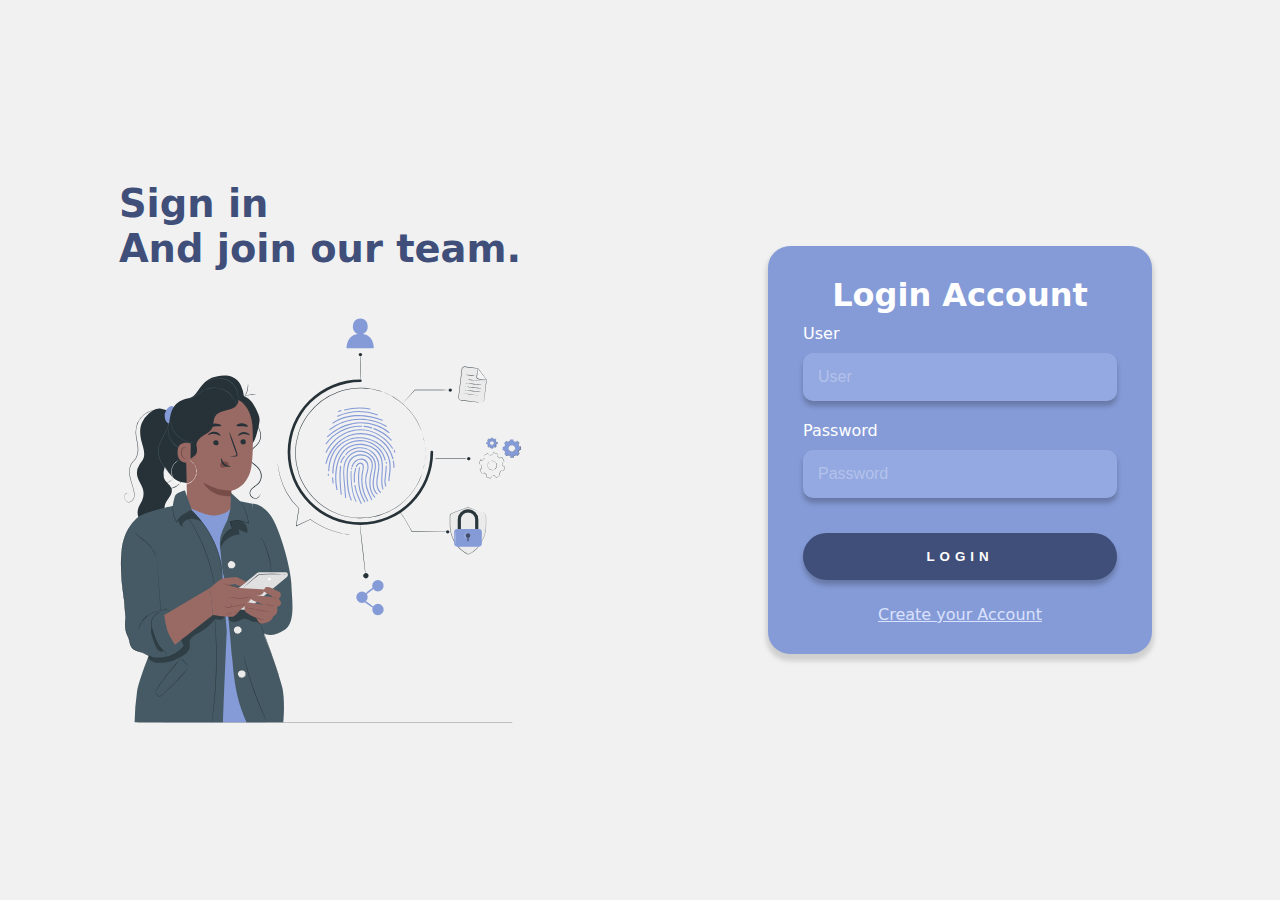
==== index.html @ 4d2a3e1a "update 2.1 + 21.jun" ====
<!DOCTYPE html>
<html lang="en">

<head>
    <meta charset="UTF-8">
    <meta http-equiv="X-UA-Compatible" content="IE=edge">
    <meta name="viewport" content="width=device-width, initial-scale=1.0">
    <link rel="stylesheet" href="./assets/css/style.css">
    <title>Login V.2</title>
    <link rel="shortcut icon" href="./assets/img/icon.jpeg" type="image/x-icon">

</head>

<body>
    <div class="main-login">

        <div class="left-login">
            <h1>Sign in<br>And join our team.</h1>
            <img src="./assets/img/animation.svg" class="image">
        </div>

        <div class="right-login">
            <div class="card-login">

                <h1>Login Account</h1>

                <div class="textfield">
                    <label for="user">User</label>
                    <input type="text" name="user" placeholder="User">
                </div>

                <div class="textfield">
                    <label for="Password">Password</label>
                    <input type="password" name="password" placeholder="Password">
                </div>
                <button class="btn-login">Login</button>

                <a href="./index-form.html" id="create">Create your Account</a>

            </div>
        </div>
</body>

</html>
---- assets/css/style.css ----
@import url('https://fonts.googleapis.com/css2?family=Roboto:wght@300;700&display=swap');

body {
    margin: 0;
    font-family: system-ui, -apple-system, BlinkMacSystemFont, 'Segoe UI', Roboto, Oxygen, Ubuntu, Cantarell, 'Open Sans', 'Helvetica Neue', sans-serif;
}

body * {
    box-sizing: border-box;
}

.main-login {
    width: 100vw;
    height: 100vh;
    background-color: #f1f1f1;
    display: flex;
    justify-content: center;
    align-items: center;
}

.left-login {
    width: 50vw;
    height: 100vh;
    display: flex;
    justify-content: center;
    align-items: center;
    flex-direction: column;
}

.left-login>h1 {
    font-size: 3vw;
    color: #404F7A;
}

.right-login {
    width: 50vw;
    height: 100vh;
    display: flex;
    justify-content: center;
    align-items: center;
}

.card-login {
    width: 60%;
    display: flex;
    justify-content: center;
    align-items: center;
    flex-direction: column;
    padding: 30px 35px;
    background-color: #859bd7;
    border-radius: 22px;
    box-shadow: 0px 5px 5px 2px rgba(0, 0, 0, 0.141);
}

.card-login>h1 {
    color: rgb(255, 255, 255);
    font-weight: 800;
    margin: 0;
}

.image {
    width: 35vw;
}

.textfield {
    width: 100%;
    display: flex;
    flex-direction: column;
    align-items: flex-start;
    justify-content: center;
    margin: 10px 0px;
}

.textfield>input {
    width: 100%;
    border: none;
    border-radius: 10px;
    padding: 15px;
    background-color: #94a9e2;
    font-size: 12pt;
    box-shadow: 0px 5px 5px 0px rgba(0, 0, 0, 0.222);
    outline: none;
    box-sizing: border-box;
}

.textfield>label {
    color: white;
    margin-bottom: 10px;
}

.textfield>input::placeholder {
    color: rgba(255, 255, 255, 0.3);
}

.btn-login {
    width: 100%;
    padding: 16px 0px;
    margin: 25px;
    border: none;
    border-radius: 100px;
    outline: none;
    text-transform: uppercase;
    font-weight: 800;
    letter-spacing: 5px;
    cursor: pointer;
    color: #ffffff;
    background-color: #404F7A;
    box-shadow: 0px 5px 5px 0px rgba(0, 0, 0, 0.222);
}

#create {
    color: #dae1fd;
}


@media only screen and (max-width: 950px) {
    .card-login {
        width: 85%;
    }

}

@media only screen and (max-width: 600px) {
    .main-login {
        flex-direction: column;
    }

    .left-login> h1 {
        display: none;
    }

    .left-login {
        width: 100%;
        height: auto;

    }
    .right-login {
        width: 100%;
        height: auto;

    }
    .image {
        width: 35vh;
    }
}
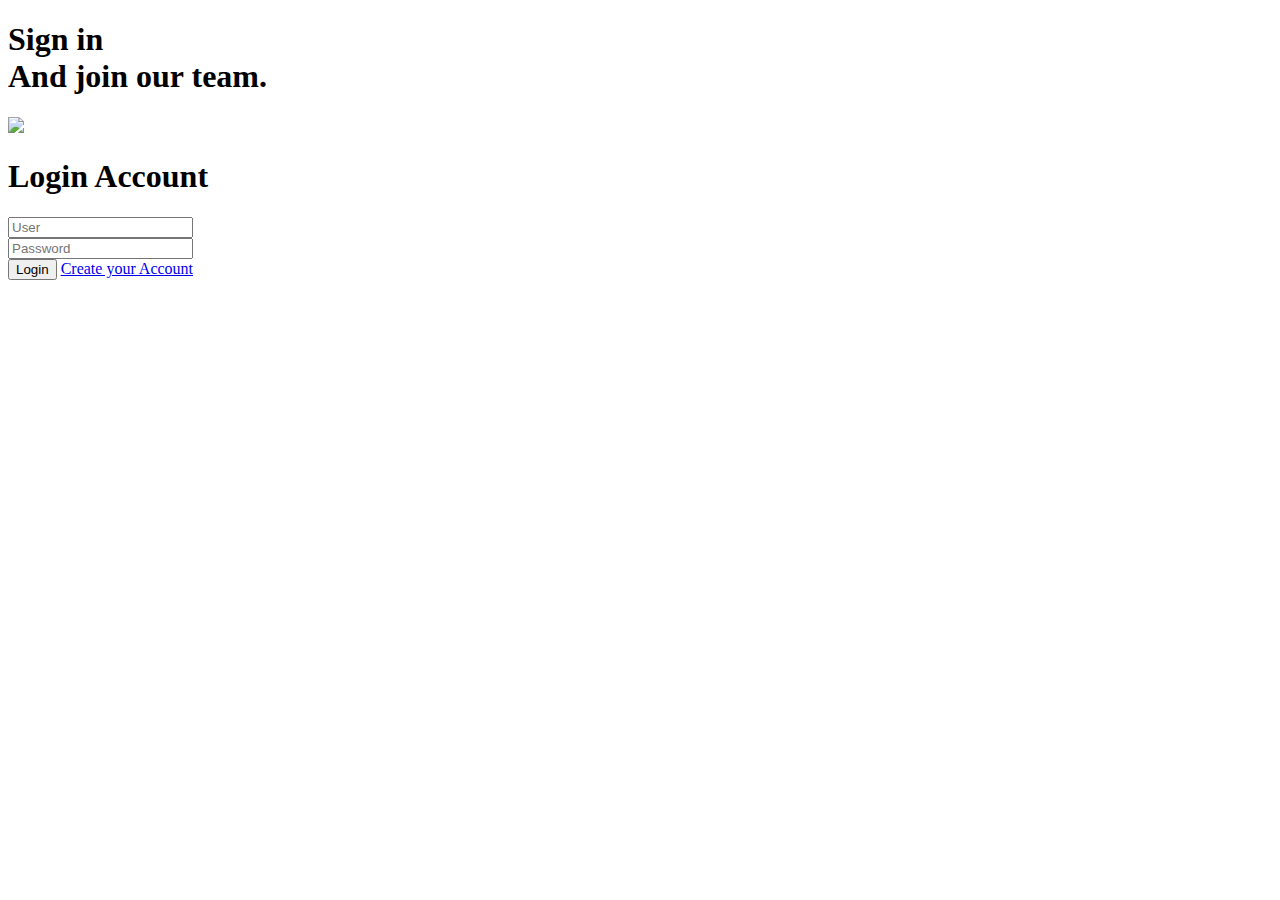
==== commit 6dd54a00: "html update 24/01" ====
--- a/index.html
+++ b/index.html
@@ -5,9 +5,9 @@
     <meta charset="UTF-8">
     <meta http-equiv="X-UA-Compatible" content="IE=edge">
     <meta name="viewport" content="width=device-width, initial-scale=1.0">
-    <link rel="stylesheet" href="./assets/css/style.css">
-    <title>Login V.2</title>
-    <link rel="shortcut icon" href="./assets/img/icon.jpeg" type="image/x-icon">
+    <link rel="stylesheet" href="./home/style/style.css">
+    <title>Login - Business</title>
+    <link rel="shortcut icon" href="./home/img/icon.png" type="image/x-icon">
 
 </head>
 
@@ -16,7 +16,7 @@
 
         <div class="left-login">
             <h1>Sign in<br>And join our team.</h1>
-            <img src="./assets/img/animation.svg" class="image">
+            <img src="./home/img/animation.svg" class="image">
         </div>
 
         <div class="right-login">
@@ -25,20 +25,24 @@
                 <h1>Login Account</h1>
 
                 <div class="textfield">
-                    <label for="user">User</label>
-                    <input type="text" name="user" placeholder="User">
+                    <label for="user"></label>
+                    <input id= "user" type="text" name="user" placeholder="User">
                 </div>
 
                 <div class="textfield">
-                    <label for="Password">Password</label>
-                    <input type="password" name="password" placeholder="Password">
+                    <label for="Password"></label>
+                    <input id="password" type="password" name="password" placeholder="Password">
                 </div>
-                <button class="btn-login">Login</button>
+                <button type= "submit" onclick="logar(); return false" class="btn-login">Login</button>
 
-                <a href="./index-form.html" id="create">Create your Account</a>
+                <a href="./form.html" id="create">Create your Account</a>
 
             </div>
         </div>
+
+    </div>
+
+    <script src="./script.js"></script>
 </body>
 
 </html>